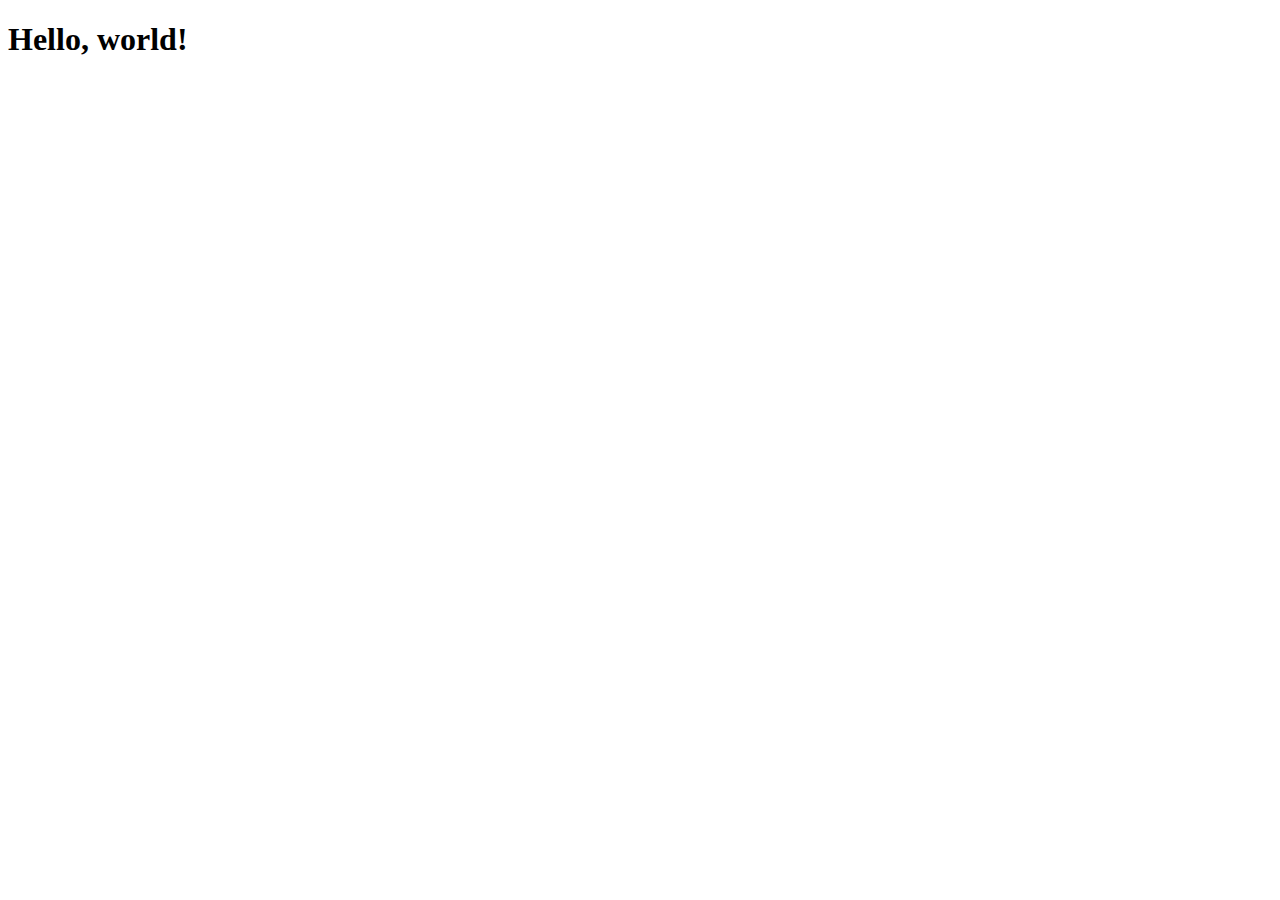
==== index.html @ d21ac311 "Setting things up for personal website" ====
<!DOCTYPE html>
<html>
<head>
  <meta charset="utf-8">
  <meta http-equiv="X-UA-Compatible" content="IE=edge">
  <meta name="viewport" content="width=device-width, initial-scale=1">
    <title>Basic HTML File</title>
</head>
  <body>
    <h1>Hello, world!</h1>
  </body>
</html>
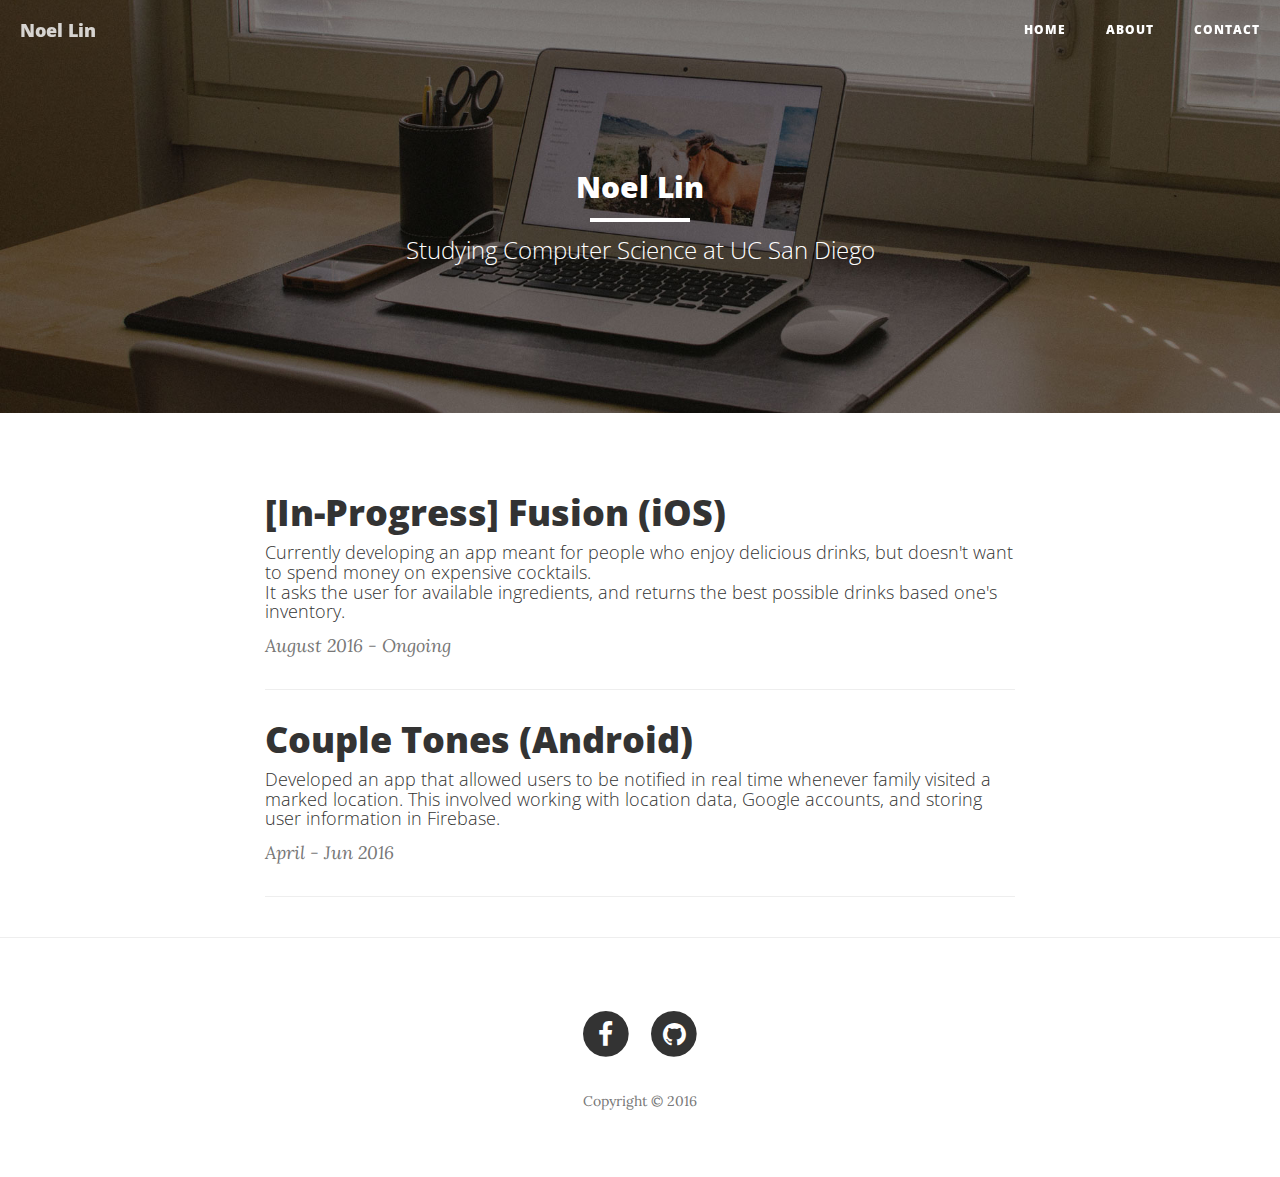
==== commit a06d7f83: "Working version, content-wise. Nothing looks out of place" ====
--- a/index.html
+++ b/index.html
@@ -1,13 +1,180 @@
 <!DOCTYPE html>
-<html>
+<html lang="en">
+
 <head>
-  <meta charset="utf-8">
-  <meta http-equiv="X-UA-Compatible" content="IE=edge">
-  <meta name="viewport" content="width=device-width, initial-scale=1">
-    <title>Basic HTML File</title>
+
+    <meta charset="utf-8">
+    <meta http-equiv="X-UA-Compatible" content="IE=edge">
+    <meta name="viewport" content="width=device-width, initial-scale=1">
+    <meta name="description" content="">
+    <meta name="author" content="">
+
+    <title>Noel Lin</title>
+
+    <!-- Bootstrap Core CSS -->
+    <link href="vendor/bootstrap/css/bootstrap.min.css" rel="stylesheet">
+
+    <!-- Theme CSS -->
+    <link href="css/clean-blog.min.css" rel="stylesheet">
+
+    <!-- Custom Fonts -->
+    <link href="vendor/font-awesome/css/font-awesome.min.css" rel="stylesheet" type="text/css">
+    <link href='http://fonts.googleapis.com/css?family=Lora:400,700,400italic,700italic' rel='stylesheet' type='text/css'>
+    <link href='http://fonts.googleapis.com/css?family=Open+Sans:300italic,400italic,600italic,700italic,800italic,400,300,600,700,800' rel='stylesheet' type='text/css'>
+
+    <!-- HTML5 Shim and Respond.js IE8 support of HTML5 elements and media queries -->
+    <!-- WARNING: Respond.js doesn't work if you view the page via file:// -->
+    <!--[if lt IE 9]>
+        <script src="https://oss.maxcdn.com/libs/html5shiv/3.7.0/html5shiv.js"></script>
+        <script src="https://oss.maxcdn.com/libs/respond.js/1.4.2/respond.min.js"></script>
+    <![endif]-->
+
 </head>
-  <body>
-    <h1>Hello, world!</h1>
-  </body>
+
+<body>
+
+    <!-- Navigation -->
+    <nav class="navbar navbar-default navbar-custom navbar-fixed-top">
+        <div class="container-fluid">
+            <!-- Brand and toggle get grouped for better mobile display -->
+            <div class="navbar-header page-scroll">
+                <button type="button" class="navbar-toggle" data-toggle="collapse" data-target="#bs-example-navbar-collapse-1">
+                    <span class="sr-only">Toggle navigation</span>
+                    Menu <i class="fa fa-bars"></i>
+                </button>
+                <a class="navbar-brand" href="index.html">Noel Lin</a>
+            </div>
+
+            <!-- Collect the nav links, forms, and other content for toggling -->
+            <div class="collapse navbar-collapse" id="bs-example-navbar-collapse-1">
+                <ul class="nav navbar-nav navbar-right">
+                    <li>
+                        <a href="index.html">Home</a>
+                    </li>
+                    <li>
+                        <a href="about.html">About</a>
+                    </li>
+                   <!-- <li>
+                        <a href="post.html">Sample Post</a>
+                    </li>  -->
+                    <li>
+                        <a href="contact.html">Contact</a>
+                    </li>
+                </ul>
+            </div>
+            <!-- /.navbar-collapse -->
+        </div>
+        <!-- /.container -->
+    </nav>
+
+    <!-- Page Header -->
+    <!-- Set your background image for this header on the line below. -->
+    <header class="intro-header" style="background-image: url('img/home-bg.jpg')">
+        <div class="container">
+            <div class="row">
+                <div class="col-lg-8 col-lg-offset-2 col-md-10 col-md-offset-1">
+                    <div class="site-heading">
+                        <h2>Noel Lin</h2>
+                        <hr class="small">
+                        <span class="subheading">Studying Computer Science at UC San Diego </span>
+                    </div>
+                </div>
+            </div>
+        </div>
+    </header>
+
+    <!-- Main Content -->
+    <div class="container">
+        <div class="row">
+            <div class="col-lg-8 col-lg-offset-2 col-md-10 col-md-offset-1">
+                <div class="post-preview">
+                    <a href="#">
+                        <h3 class="post-title">
+                            [In-Progress] Fusion (iOS)
+                        </h3>
+                        <h4 class="post-subtitle">
+                            Currently developing an app meant for people who enjoy delicious drinks, but doesn't want to spend money on expensive cocktails. 
+                            <br>
+                            It asks the user for available ingredients, and returns the best possible drinks based one's inventory.
+                        </h4>
+                    </a>
+                    <p class="post-meta"> August 2016 - Ongoing </p>
+                </div>
+                <hr>
+                <div class="post-preview">
+                    <a href="#">
+                        <h3 class="post-title">
+                            Couple Tones (Android)
+                        </h3>
+                        <h4 class="post-subtitle">
+                            Developed an app that allowed users to be notified in real time whenever family visited a marked location. This involved working with location data, Google accounts, and storing user information in Firebase.
+                        </h4>
+                    </a>
+                    <p class="post-meta"> April - Jun 2016 </p>
+                </div>
+                <hr>
+                <!-- Pager -->
+                <ul class="pager">
+          <!--          <li class="next">
+                        <a href="#">Older Posts &rarr;</a>
+                    </li>  -->
+                </ul>
+            </div>
+        </div>
+    </div>
+
+    <hr>
+
+    <!-- Footer -->
+    <footer>
+        <div class="container">
+            <div class="row">
+                <div class="col-lg-8 col-lg-offset-2 col-md-10 col-md-offset-1">
+                    <ul class="list-inline text-center">
+                <!--        <li>
+                            <a href="#">
+                                <span class="fa-stack fa-lg">
+                                    <i class="fa fa-circle fa-stack-2x"></i>
+                                    <i class="fa fa-twitter fa-stack-1x fa-inverse"></i>
+                                </span>
+                            </a>
+                        </li>  -->
+                        <li>
+                            <a href="https://github.com/nolin9889">
+                                <span class="fa-stack fa-lg">
+                                    <i class="fa fa-circle fa-stack-2x"></i>
+                                    <i class="fa fa-facebook fa-stack-1x fa-inverse"></i>
+                                </span>
+                            </a>
+                        </li>
+                        <li>
+                            <a href="https://www.facebook.com/nolin9889">
+                                <span class="fa-stack fa-lg">
+                                    <i class="fa fa-circle fa-stack-2x"></i>
+                                    <i class="fa fa-github fa-stack-1x fa-inverse"></i>
+                                </span>
+                            </a>
+                        </li>
+                    </ul>
+                    <p class="copyright text-muted">Copyright &copy; 2016</p>
+                </div>
+            </div>
+        </div>
+    </footer>
+
+    <!-- jQuery -->
+    <script src="vendor/jquery/jquery.min.js"></script>
+
+    <!-- Bootstrap Core JavaScript -->
+    <script src="vendor/bootstrap/js/bootstrap.min.js"></script>
+
+    <!-- Contact Form JavaScript -->
+    <script src="js/jqBootstrapValidation.js"></script>
+    <script src="js/contact_me.js"></script>
+
+    <!-- Theme JavaScript -->
+    <script src="js/clean-blog.min.js"></script>
+
+</body>
+
 </html>
-
--- a/css/clean-blog.min.css
+++ b/css/clean-blog.min.css
@@ -0,0 +1,5 @@
+/*!
+ * Start Bootstrap - Clean Blog v1.1.0 (http://startbootstrap.com/template-overviews/clean-blog)
+ * Copyright 2013-2016 Start Bootstrap
+ * Licensed under MIT (https://github.com/BlackrockDigital/startbootstrap/blob/gh-pages/LICENSE)
+ */a,body{color:#333}.navbar-custom .nav li a,.navbar-custom .navbar-brand,h1,h2,h3,h4,h5,h6{font-weight:800}.caption,.intro-header .page-heading,.intro-header .site-heading,footer .copyright{text-align:center}body{font-family:Lora,'Times New Roman',serif;font-size:20px;-webkit-tap-highlight-color:#0085A1}.intro-header .page-heading .subheading,.intro-header .post-heading .subheading,.intro-header .site-heading .subheading,.navbar-custom,h1,h2,h3,h4,h5,h6{font-family:'Open Sans','Helvetica Neue',Helvetica,Arial,sans-serif}p{line-height:1.5;margin:30px 0}p a{text-decoration:underline}a:focus,a:hover{color:#0085A1}a img:focus,a img:hover{cursor:zoom-in}blockquote{color:#777;font-style:italic}hr.small{max-width:100px;margin:15px auto;border-width:4px;border-color:#fff}.navbar-custom{position:absolute;top:0;left:0;width:100%;z-index:3}.navbar-custom .navbar-header .navbar-toggle{color:#777;font-weight:800;text-transform:uppercase;font-size:12px}.navbar-custom .nav li a{text-transform:uppercase;font-size:12px;letter-spacing:1px}@media only screen and (min-width:768px){.navbar-custom{background:0 0;border-bottom:1px solid transparent}.navbar-custom .navbar-brand{color:#fff;padding:20px}.navbar-custom .navbar-brand:focus,.navbar-custom .navbar-brand:hover{color:rgba(255,255,255,.8)}.navbar-custom .nav li a{color:#fff;padding:20px}.navbar-custom .nav li a:focus,.navbar-custom .nav li a:hover{color:rgba(255,255,255,.8)}}@media only screen and (min-width:1170px){.navbar-custom{-webkit-transition:background-color .3s;-moz-transition:background-color .3s;transition:background-color .3s;-webkit-transform:translate3d(0,0,0);-moz-transform:translate3d(0,0,0);-ms-transform:translate3d(0,0,0);-o-transform:translate3d(0,0,0);transform:translate3d(0,0,0);-webkit-backface-visibility:hidden;backface-visibility:hidden}.navbar-custom.is-fixed{position:fixed;top:-61px;background-color:rgba(255,255,255,.9);border-bottom:1px solid #f2f2f2;-webkit-transition:-webkit-transform .3s;-moz-transition:-moz-transform .3s;transition:transform .3s}.navbar-custom.is-fixed .navbar-brand{color:#333}.navbar-custom.is-fixed .navbar-brand:focus,.navbar-custom.is-fixed .navbar-brand:hover{color:#0085A1}.navbar-custom.is-fixed .nav li a{color:#333}.navbar-custom.is-fixed .nav li a:focus,.navbar-custom.is-fixed .nav li a:hover{color:#0085A1}.navbar-custom.is-visible{-webkit-transform:translate3d(0,100%,0);-moz-transform:translate3d(0,100%,0);-ms-transform:translate3d(0,100%,0);-o-transform:translate3d(0,100%,0);transform:translate3d(0,100%,0)}}.intro-header{background:center center no-repeat;-webkit-background-size:cover;-moz-background-size:cover;background-size:cover;-o-background-size:cover;margin-bottom:50px}.intro-header .page-heading,.intro-header .post-heading,.intro-header .site-heading{padding:100px 0 50px;color:#fff}.intro-header .page-heading h1,.intro-header .site-heading h1{margin-top:0;font-size:50px}.intro-header .page-heading .subheading,.intro-header .site-heading .subheading{font-size:24px;line-height:1.1;display:block;font-weight:300;margin:10px 0 0}@media only screen and (min-width:768px){.intro-header .page-heading,.intro-header .post-heading,.intro-header .site-heading{padding:150px 0}.intro-header .page-heading h1,.intro-header .site-heading h1{font-size:80px}}.intro-header .post-heading h1{font-size:35px}.intro-header .post-heading .meta,.intro-header .post-heading .subheading{line-height:1.1;display:block}.intro-header .post-heading .subheading{font-size:24px;margin:10px 0 30px;font-weight:600}.intro-header .post-heading .meta{font-family:Lora,'Times New Roman',serif;font-style:italic;font-weight:300;font-size:20px}.intro-header .post-heading .meta a{color:#fff}@media only screen and (min-width:768px){.intro-header .post-heading h1{font-size:55px}.intro-header .post-heading .subheading{font-size:30px}}.post-preview>a{color:#333}.post-preview>a:focus,.post-preview>a:hover{text-decoration:none;color:#0085A1}.post-preview>a>.post-title{font-size:30px;margin-top:30px;margin-bottom:10px}.post-preview>a>.post-subtitle{margin:0 0 10px;font-weight:300}.post-preview>.post-meta{color:#777;font-size:18px;font-style:italic;margin-top:0}.post-preview>.post-meta>a{text-decoration:none;color:#333}.post-preview>.post-meta>a:focus,.post-preview>.post-meta>a:hover{color:#0085A1;text-decoration:underline}@media only screen and (min-width:768px){.post-preview>a>.post-title{font-size:36px}}.section-heading{font-size:36px;margin-top:60px;font-weight:700}.btn,.pager li>a,.pager li>span{font-family:'Open Sans','Helvetica Neue',Helvetica,Arial,sans-serif;text-transform:uppercase;font-weight:800;letter-spacing:1px}.caption{font-size:14px;padding:10px;font-style:italic;margin:0;display:block;border-bottom-right-radius:5px;border-bottom-left-radius:5px}footer{padding:50px 0 65px}footer .list-inline{margin:0;padding:0}footer .copyright{font-size:14px;margin-bottom:0}.floating-label-form-group{font-size:14px;position:relative;margin-bottom:0;padding-bottom:.5em;border-bottom:1px solid #eee}.floating-label-form-group input,.floating-label-form-group textarea{z-index:1;position:relative;padding-right:0;padding-left:0;border:none;border-radius:0;font-size:1.5em;background:0 0;box-shadow:none!important;resize:none}.floating-label-form-group label{display:block;z-index:0;position:relative;top:2em;margin:0;font-size:.85em;line-height:1.764705882em;vertical-align:middle;vertical-align:baseline;opacity:0;-webkit-transition:top .3s ease,opacity .3s ease;-moz-transition:top .3s ease,opacity .3s ease;-ms-transition:top .3s ease,opacity .3s ease;transition:top .3s ease,opacity .3s ease}.floating-label-form-group::not(:first-child){padding-left:14px;border-left:1px solid #eee}.floating-label-form-group-with-value label{top:0;opacity:1}.floating-label-form-group-with-focus label{color:#0085A1}form .row:first-child .floating-label-form-group{border-top:1px solid #eee}.btn{font-size:14px;border-radius:0;padding:15px 25px}.btn-lg{font-size:16px;padding:25px 35px}.btn-default:focus,.btn-default:hover{background-color:#0085A1;border:1px solid #0085A1;color:#fff}.pager{margin:20px 0 0}.pager li>a,.pager li>span{font-size:14px;padding:15px 25px;background-color:#fff;border-radius:0}.pager li>a:focus,.pager li>a:hover{color:#fff;background-color:#0085A1;border:1px solid #0085A1}.pager .disabled>a,.pager .disabled>a:focus,.pager .disabled>a:hover,.pager .disabled>span{color:#777;background-color:#333;cursor:not-allowed}::-moz-selection{color:#fff;text-shadow:none;background:#0085A1}::selection{color:#fff;text-shadow:none;background:#0085A1}img::selection{color:#fff;background:0 0}img::-moz-selection{color:#fff;background:0 0}